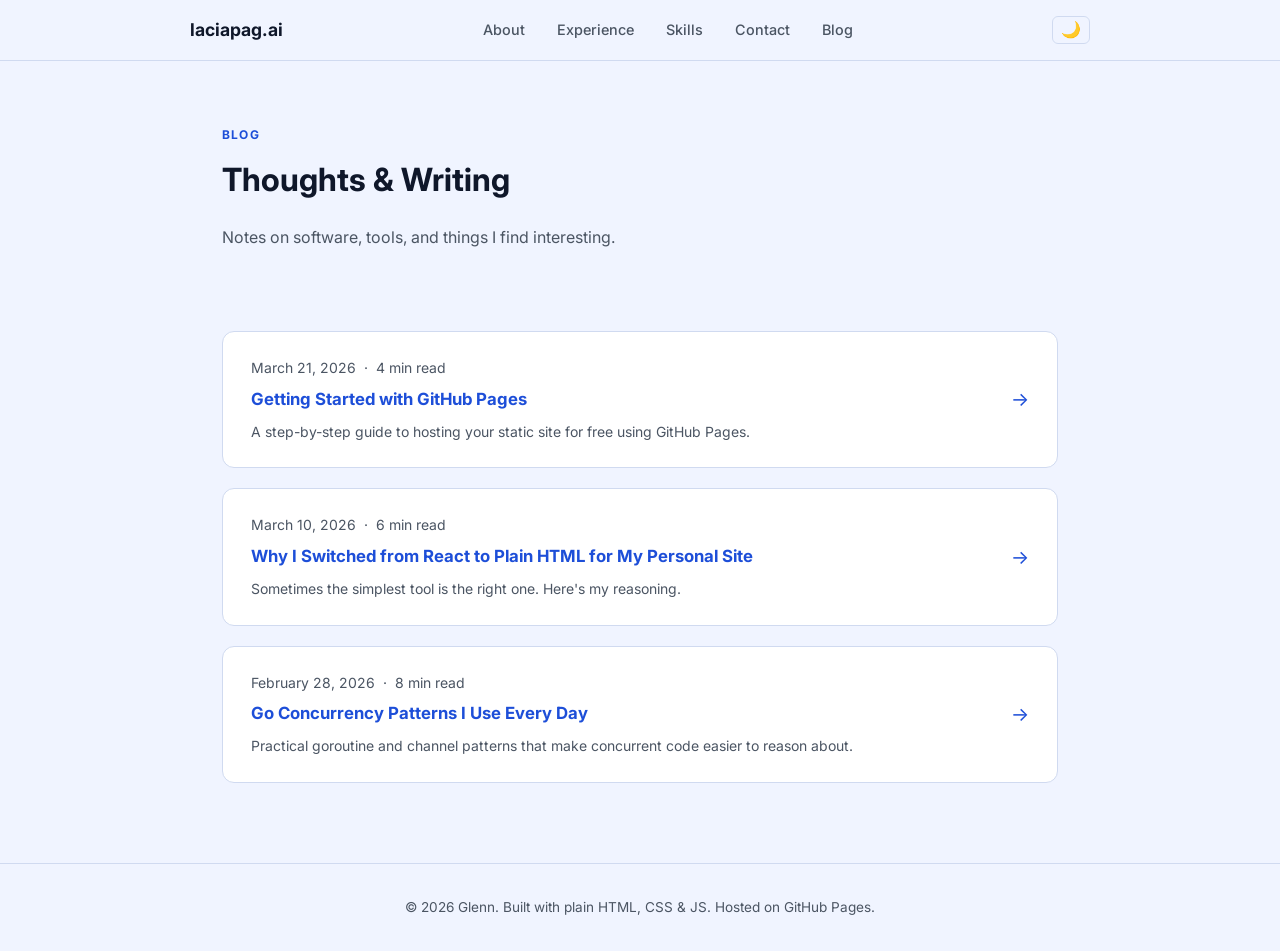
==== blog/index.html @ be336b96 "Initial release of personal website Portfolio site with About, Experience, Skills, and Contact secti" ====
<!DOCTYPE html>
<html lang="en">
<head>
  <meta charset="UTF-8" />
  <meta name="viewport" content="width=device-width, initial-scale=1.0" />
  <title>Blog — Glenn</title>
  <meta name="description" content="Thoughts on software, tools, and the craft of building things." />
  <link rel="stylesheet" href="../css/style.css" />
  <link rel="preconnect" href="https://fonts.googleapis.com" />
  <link href="https://fonts.googleapis.com/css2?family=Inter:wght@400;500;600;700;800&display=swap" rel="stylesheet" />
</head>
<body>

  <!-- NAV -->
  <nav>
    <div class="nav-inner">
      <a href="/" class="nav-logo" id="nav-logo"></a>
      <ul class="nav-links" id="nav-links"></ul>
      <button class="theme-toggle" id="theme-toggle" aria-label="Toggle theme">🌙</button>
    </div>
  </nav>

  <!-- HEADER -->
  <div class="page-header">
    <p class="section-label">Blog</p>
    <h1 class="section-title">Thoughts & Writing</h1>
    <p class="section-desc">Notes on software, tools, and things I find interesting.</p>
  </div>

  <!-- POST LIST -->
  <div class="blog-list">

    <a href="post.html?post=getting-started-with-github-pages" class="blog-card">
      <div>
        <p class="blog-card-meta">March 21, 2026 &nbsp;·&nbsp; 4 min read</p>
        <h3>Getting Started with GitHub Pages</h3>
        <p>A step-by-step guide to hosting your static site for free using GitHub Pages.</p>
      </div>
      <span class="blog-card-arrow">→</span>
    </a>

    <a href="#" class="blog-card">
      <div>
        <p class="blog-card-meta">March 10, 2026 &nbsp;·&nbsp; 6 min read</p>
        <h3>Why I Switched from React to Plain HTML for My Personal Site</h3>
        <p>Sometimes the simplest tool is the right one. Here's my reasoning.</p>
      </div>
      <span class="blog-card-arrow">→</span>
    </a>

    <a href="#" class="blog-card">
      <div>
        <p class="blog-card-meta">February 28, 2026 &nbsp;·&nbsp; 8 min read</p>
        <h3>Go Concurrency Patterns I Use Every Day</h3>
        <p>Practical goroutine and channel patterns that make concurrent code easier to reason about.</p>
      </div>
      <span class="blog-card-arrow">→</span>
    </a>

  </div>

  <!-- FOOTER -->
  <footer>
    <p>© 2026 Glenn. Built with plain HTML, CSS & JS. Hosted on GitHub Pages.</p>
  </footer>

  <script src="../js/main.js"></script>
</body>
</html>
---- css/style.css ----
*, *::before, *::after {
  box-sizing: border-box;
  margin: 0;
  padding: 0;
}

:root {
  --bg: #111827;
  --bg-card: #1a2236;
  --border: #2a3a55;
  --accent: #3b7af7;
  --accent-hover: #6096fb;
  --text: #e2e8f0;
  --text-muted: #8fa3bf;
  --nav-bg: rgba(17, 24, 39, 0.85);
  --font: 'Inter', system-ui, sans-serif;
  --radius: 12px;
  --max-w: 900px;
}

[data-theme="light"] {
  --bg: #f0f4ff;
  --bg-card: #ffffff;
  --border: #d0daf0;
  --accent: #1d4ed8;
  --accent-hover: #1e40af;
  --text: #0f172a;
  --text-muted: #4b5563;
  --nav-bg: rgba(240, 244, 255, 0.9);
}

@media (prefers-color-scheme: light) {
  :root:not([data-theme="dark"]) {
    --bg: #f0f4ff;
    --bg-card: #ffffff;
    --border: #d0daf0;
    --accent: #1d4ed8;
    --accent-hover: #1e40af;
    --text: #0f172a;
    --text-muted: #4b5563;
    --nav-bg: rgba(240, 244, 255, 0.9);
  }
}

html {
  scroll-behavior: smooth;
}

body {
  background: var(--bg);
  color: var(--text);
  font-family: var(--font);
  line-height: 1.7;
  font-size: 16px;
}

a {
  color: var(--accent);
  text-decoration: none;
}

a:hover {
  color: var(--accent-hover);
}

/* NAV */
nav {
  position: sticky;
  top: 0;
  z-index: 100;
  background: var(--nav-bg);
  backdrop-filter: blur(12px);
  border-bottom: 1px solid var(--border);
  padding: 0 2rem;
}

.nav-inner {
  max-width: var(--max-w);
  margin: 0 auto;
  display: flex;
  align-items: center;
  justify-content: space-between;
  height: 60px;
}

.nav-logo {
  font-weight: 700;
  font-size: 1.1rem;
  color: var(--text);
}

.nav-links {
  display: flex;
  gap: 2rem;
  list-style: none;
}

.nav-links a {
  color: var(--text-muted);
  font-size: 0.9rem;
  font-weight: 500;
  transition: color 0.2s;
}

.nav-links a:hover {
  color: var(--text);
}

.theme-toggle {
  background: none;
  border: 1px solid var(--border);
  border-radius: 6px;
  color: var(--text-muted);
  cursor: pointer;
  font-size: 1rem;
  line-height: 1;
  padding: 0.3rem 0.5rem;
  transition: border-color 0.2s, color 0.2s;
}

.theme-toggle:hover {
  border-color: var(--accent);
  color: var(--accent);
}

/* HERO */
.hero {
  max-width: var(--max-w);
  margin: 0 auto;
  padding: 6rem 2rem 4rem;
}

.hero-tag {
  display: inline-block;
  background: rgba(108, 99, 255, 0.15);
  color: var(--accent);
  border: 1px solid rgba(108, 99, 255, 0.3);
  border-radius: 999px;
  padding: 0.25rem 0.85rem;
  font-size: 0.8rem;
  font-weight: 600;
  letter-spacing: 0.05em;
  text-transform: uppercase;
  margin-bottom: 1.5rem;
}

.hero h1 {
  font-size: clamp(2rem, 5vw, 3.2rem);
  font-weight: 800;
  line-height: 1.2;
  margin-bottom: 1.2rem;
}

.hero h1 span {
  color: var(--accent);
}


.hero p {
  color: var(--text-muted);
  font-size: 1.1rem;
  max-width: 560px;
  margin-bottom: 2rem;
}

.hero-actions {
  display: flex;
  gap: 1rem;
  flex-wrap: wrap;
}

.btn {
  display: inline-flex;
  align-items: center;
  gap: 0.4rem;
  padding: 0.65rem 1.4rem;
  border-radius: 8px;
  font-weight: 600;
  font-size: 0.9rem;
  transition: all 0.2s;
  cursor: pointer;
  border: none;
}

.btn-primary {
  background: var(--accent);
  color: #fff;
}

.btn-primary:hover {
  background: var(--accent-hover);
  color: #fff;
  transform: translateY(-1px);
}

.btn-outline {
  background: transparent;
  color: var(--text);
  border: 1px solid var(--border);
}

.btn-outline:hover {
  border-color: var(--accent);
  color: var(--accent);
  transform: translateY(-1px);
}

/* SECTIONS */
section {
  max-width: var(--max-w);
  margin: 0 auto;
  padding: 5rem 2rem;
  border-top: 1px solid var(--border);
}

.section-label {
  font-size: 0.75rem;
  font-weight: 700;
  letter-spacing: 0.1em;
  text-transform: uppercase;
  color: var(--accent);
  margin-bottom: 0.5rem;
}

.section-title {
  font-size: clamp(1.5rem, 3vw, 2rem);
  font-weight: 700;
  margin-bottom: 1rem;
}

.section-desc {
  color: var(--text-muted);
  max-width: 540px;
  margin-bottom: 3rem;
}

/* ABOUT */
.about-grid {
  display: grid;
  grid-template-columns: 1fr 1fr;
  gap: 3rem;
  align-items: center;
}

.about-avatar {
  width: 200px;
  height: 200px;
  border-radius: 50%;
  background: linear-gradient(135deg, var(--accent) 0%, #a855f7 100%);
  display: flex;
  align-items: center;
  justify-content: center;
  font-size: 5rem;
  justify-self: center;
  flex-shrink: 0;
  overflow: hidden;
}

.about-avatar img {
  width: 100%;
  height: 100%;
  object-fit: cover;
}

.about-text h3 {
  font-size: 1.3rem;
  margin-bottom: 1rem;
}

.about-text p {
  color: var(--text-muted);
  margin-bottom: 1rem;
}

/* EXPERIENCE TIMELINE */
.timeline {
  position: relative;
  padding-left: 2rem;
}

.timeline::before {
  content: '';
  position: absolute;
  left: 0;
  top: 6px;
  bottom: 6px;
  width: 2px;
  background: var(--border);
  border-radius: 2px;
}

.timeline-item {
  position: relative;
  margin-bottom: 2.5rem;
}

.timeline-item:last-child {
  margin-bottom: 0;
}

.timeline-dot {
  position: absolute;
  left: -2.44rem;
  top: 6px;
  width: 12px;
  height: 12px;
  border-radius: 50%;
  background: var(--accent);
  border: 2px solid var(--bg);
  box-shadow: 0 0 0 2px var(--accent);
}

.timeline-header {
  display: flex;
  align-items: baseline;
  justify-content: space-between;
  flex-wrap: wrap;
  gap: 0.5rem;
  margin-bottom: 0.4rem;
}

.timeline-role {
  font-size: 1.05rem;
  font-weight: 700;
}

.timeline-period {
  font-size: 0.8rem;
  color: var(--text-muted);
  font-weight: 500;
  white-space: nowrap;
}

.timeline-company {
  font-size: 0.875rem;
  font-weight: 600;
  color: var(--accent);
  margin-bottom: 0.6rem;
}

.timeline-desc {
  color: var(--text-muted);
  font-size: 0.9rem;
  margin-bottom: 0.85rem;
}

/* PROJECTS */
.projects-grid {
  display: grid;
  grid-template-columns: repeat(auto-fill, minmax(260px, 1fr));
  gap: 1.25rem;
}

.card {
  background: var(--bg-card);
  border: 1px solid var(--border);
  border-radius: var(--radius);
  padding: 1.5rem;
  transition: border-color 0.2s, transform 0.2s;
}

.card:hover {
  border-color: var(--accent);
  transform: translateY(-3px);
}

.card-icon {
  font-size: 1.75rem;
  margin-bottom: 1rem;
}

.card h3 {
  font-size: 1rem;
  font-weight: 700;
  margin-bottom: 0.5rem;
}

.card p {
  color: var(--text-muted);
  font-size: 0.875rem;
  margin-bottom: 1.25rem;
}

.card-tags {
  display: flex;
  flex-wrap: wrap;
  gap: 0.4rem;
  margin-bottom: 1.25rem;
}

.tag {
  background: rgba(108, 99, 255, 0.1);
  color: var(--accent);
  border-radius: 4px;
  padding: 0.15rem 0.5rem;
  font-size: 0.75rem;
  font-weight: 600;
}

.card-links {
  display: flex;
  gap: 1rem;
  font-size: 0.85rem;
  font-weight: 600;
}

/* SKILLS */
.skills-grid {
  display: grid;
  grid-template-columns: repeat(auto-fill, minmax(200px, 1fr));
  gap: 1rem;
}

.skill-group {
  background: var(--bg-card);
  border: 1px solid var(--border);
  border-radius: var(--radius);
  padding: 1.25rem;
}

.skill-group h4 {
  font-size: 0.85rem;
  font-weight: 700;
  color: var(--accent);
  text-transform: uppercase;
  letter-spacing: 0.06em;
  margin-bottom: 0.75rem;
}

.skill-group ul {
  list-style: none;
  display: flex;
  flex-direction: column;
  gap: 0.35rem;
}

.skill-group li {
  color: var(--text-muted);
  font-size: 0.9rem;
}

.skill-group li::before {
  content: "▸ ";
  color: var(--accent);
}

/* CONTACT */
.contact-wrapper {
  display: grid;
  grid-template-columns: 1fr 1fr;
  gap: 3rem;
  align-items: start;
}

.contact-info p {
  color: var(--text-muted);
  margin-bottom: 1.5rem;
}

.contact-links {
  display: flex;
  flex-direction: column;
  gap: 0.75rem;
}

.contact-link {
  display: flex;
  align-items: center;
  gap: 0.6rem;
  color: var(--text-muted);
  font-size: 0.9rem;
  transition: color 0.2s;
}

.contact-link:hover {
  color: var(--accent);
}

form {
  display: flex;
  flex-direction: column;
  gap: 1rem;
}

.form-group {
  display: flex;
  flex-direction: column;
  gap: 0.4rem;
}

label {
  font-size: 0.85rem;
  font-weight: 600;
  color: var(--text-muted);
}

input, textarea {
  background: var(--bg-card);
  border: 1px solid var(--border);
  border-radius: 8px;
  padding: 0.65rem 0.9rem;
  color: var(--text);
  font-family: var(--font);
  font-size: 0.9rem;
  transition: border-color 0.2s;
  resize: vertical;
}

input:focus, textarea:focus {
  outline: none;
  border-color: var(--accent);
}

textarea {
  min-height: 120px;
}

/* FOOTER */
footer {
  border-top: 1px solid var(--border);
  text-align: center;
  padding: 2rem;
  color: var(--text-muted);
  font-size: 0.85rem;
}

/* BLOG PAGE */
.page-header {
  max-width: var(--max-w);
  margin: 0 auto;
  padding: 4rem 2rem 2rem;
}

.blog-list {
  max-width: var(--max-w);
  margin: 0 auto;
  padding: 0 2rem 5rem;
  display: flex;
  flex-direction: column;
  gap: 1.25rem;
}

.blog-card {
  background: var(--bg-card);
  border: 1px solid var(--border);
  border-radius: var(--radius);
  padding: 1.5rem 1.75rem;
  display: grid;
  grid-template-columns: 1fr auto;
  gap: 1rem;
  align-items: center;
  transition: border-color 0.2s, transform 0.2s;
}

.blog-card:hover {
  border-color: var(--accent);
  transform: translateX(4px);
}

.blog-card-meta {
  font-size: 0.8rem;
  color: var(--text-muted);
  margin-bottom: 0.3rem;
}

.blog-card h3 {
  font-size: 1.05rem;
  font-weight: 700;
  margin-bottom: 0.4rem;
}

.blog-card p {
  color: var(--text-muted);
  font-size: 0.875rem;
}

.blog-card-arrow {
  color: var(--accent);
  font-size: 1.2rem;
}

/* BLOG POST */
.post-header {
  max-width: 720px;
  margin: 0 auto;
  padding: 4rem 2rem 2rem;
}

.post-body {
  max-width: 720px;
  margin: 0 auto;
  padding: 0 2rem 5rem;
}

.post-body h2 {
  font-size: 1.5rem;
  margin: 2.5rem 0 1rem;
}

.post-body h3 {
  font-size: 1.15rem;
  margin: 2rem 0 0.75rem;
  color: var(--text-muted);
}

.post-body p {
  color: var(--text-muted);
  margin-bottom: 1.2rem;
}

.post-body code {
  background: var(--bg-card);
  border: 1px solid var(--border);
  border-radius: 4px;
  padding: 0.15em 0.4em;
  font-family: 'Fira Code', monospace;
  font-size: 0.875em;
  color: var(--accent-hover);
}

.post-body pre {
  background: var(--bg-card);
  border: 1px solid var(--border);
  border-radius: var(--radius);
  padding: 1.25rem;
  overflow-x: auto;
  margin: 1.5rem 0;
}

.post-body pre code {
  background: none;
  border: none;
  padding: 0;
}

.post-body ul, .post-body ol {
  padding-left: 1.5rem;
  color: var(--text-muted);
  margin-bottom: 1.2rem;
}

.post-body li {
  margin-bottom: 0.4rem;
}

.back-link {
  display: inline-flex;
  align-items: center;
  gap: 0.4rem;
  color: var(--text-muted);
  font-size: 0.9rem;
  margin-bottom: 1.5rem;
  transition: color 0.2s;
}

.back-link:hover {
  color: var(--accent);
}

/* RESPONSIVE */
@media (max-width: 640px) {
  .about-grid,
  .contact-wrapper {
    grid-template-columns: 1fr;
  }

  .blog-card {
    grid-template-columns: 1fr;
  }

  .blog-card-arrow {
    display: none;
  }

  .nav-links {
    gap: 1.2rem;
  }
}
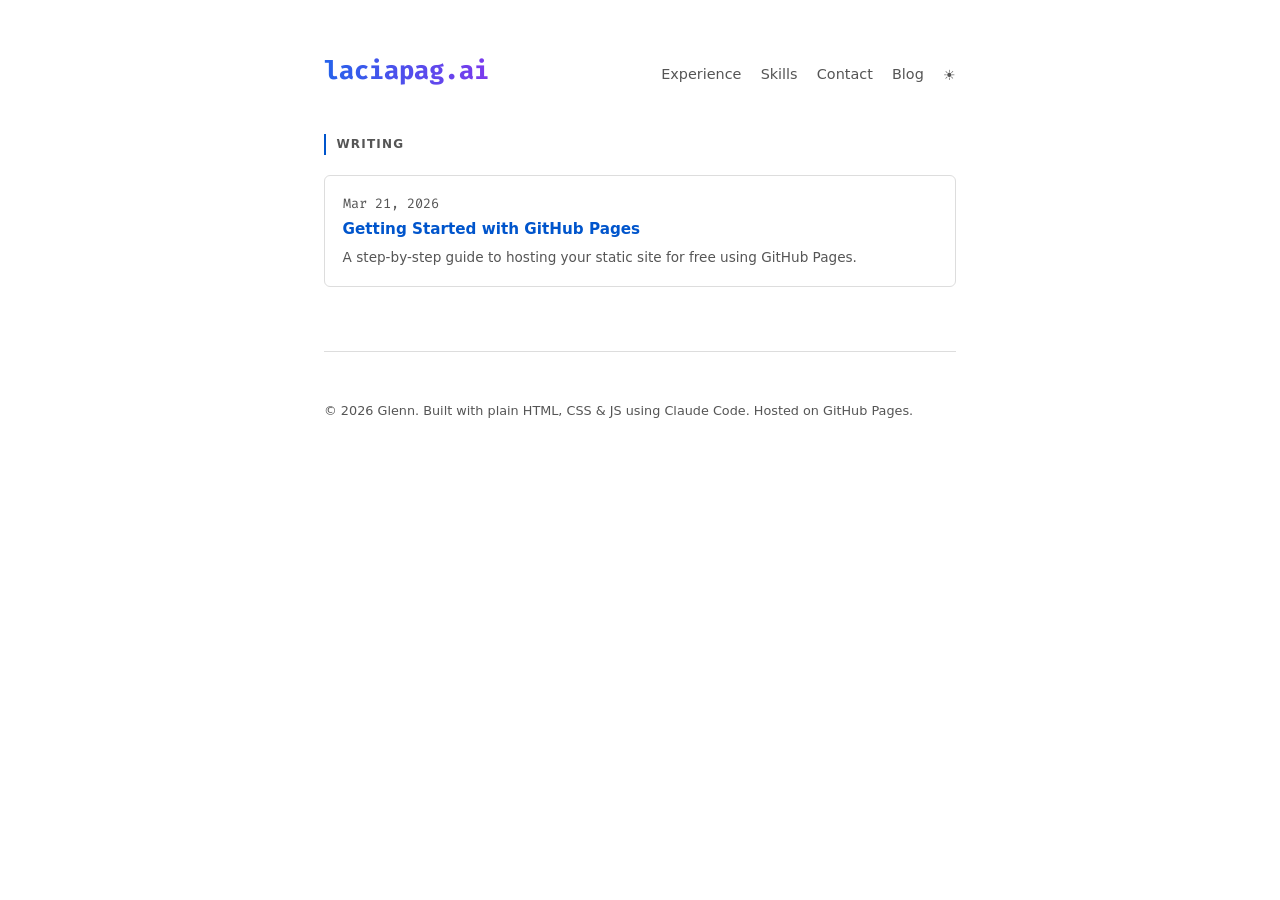
==== commit fef873da: "Redesign to minimal personal site with dynamic content - Content-driven via content.json (nav, hero," ====
--- a/blog/index.html
+++ b/blog/index.html
@@ -3,65 +3,31 @@
 <head>
   <meta charset="UTF-8" />
   <meta name="viewport" content="width=device-width, initial-scale=1.0" />
-  <title>Blog — Glenn</title>
-  <meta name="description" content="Thoughts on software, tools, and the craft of building things." />
+  <meta name="description" content="Writing" />
+  <title>Blog</title>
+  <link rel="preconnect" href="https://fonts.googleapis.com" />
+  <link href="https://fonts.googleapis.com/css2?family=Fira+Code:wght@400;600&display=swap" rel="stylesheet" />
   <link rel="stylesheet" href="../css/style.css" />
-  <link rel="preconnect" href="https://fonts.googleapis.com" />
-  <link href="https://fonts.googleapis.com/css2?family=Inter:wght@400;500;600;700;800&display=swap" rel="stylesheet" />
 </head>
 <body>
 
-  <!-- NAV -->
-  <nav>
-    <div class="nav-inner">
-      <a href="/" class="nav-logo" id="nav-logo"></a>
-      <ul class="nav-links" id="nav-links"></ul>
-      <button class="theme-toggle" id="theme-toggle" aria-label="Toggle theme">🌙</button>
-    </div>
-  </nav>
+  <header>
+    <h1><a id="site-name" href="../"></a></h1>
+    <nav class="header-nav" id="header-nav">
+      <button class="theme-toggle" id="theme-toggle" aria-label="Toggle theme">☀︎</button>
+    </nav>
+  </header>
 
-  <!-- HEADER -->
-  <div class="page-header">
-    <p class="section-label">Blog</p>
-    <h1 class="section-title">Thoughts & Writing</h1>
-    <p class="section-desc">Notes on software, tools, and things I find interesting.</p>
-  </div>
+  <section>
+    <h2>Writing</h2>
+    <div class="blog-list" id="blog-list"></div>
+    <div class="blog-pagination" id="blog-pagination"></div>
+  </section>
 
-  <!-- POST LIST -->
-  <div class="blog-list">
+  <hr />
 
-    <a href="post.html?post=getting-started-with-github-pages" class="blog-card">
-      <div>
-        <p class="blog-card-meta">March 21, 2026 &nbsp;·&nbsp; 4 min read</p>
-        <h3>Getting Started with GitHub Pages</h3>
-        <p>A step-by-step guide to hosting your static site for free using GitHub Pages.</p>
-      </div>
-      <span class="blog-card-arrow">→</span>
-    </a>
-
-    <a href="#" class="blog-card">
-      <div>
-        <p class="blog-card-meta">March 10, 2026 &nbsp;·&nbsp; 6 min read</p>
-        <h3>Why I Switched from React to Plain HTML for My Personal Site</h3>
-        <p>Sometimes the simplest tool is the right one. Here's my reasoning.</p>
-      </div>
-      <span class="blog-card-arrow">→</span>
-    </a>
-
-    <a href="#" class="blog-card">
-      <div>
-        <p class="blog-card-meta">February 28, 2026 &nbsp;·&nbsp; 8 min read</p>
-        <h3>Go Concurrency Patterns I Use Every Day</h3>
-        <p>Practical goroutine and channel patterns that make concurrent code easier to reason about.</p>
-      </div>
-      <span class="blog-card-arrow">→</span>
-    </a>
-
-  </div>
-
-  <!-- FOOTER -->
   <footer>
-    <p>© 2026 Glenn. Built with plain HTML, CSS & JS. Hosted on GitHub Pages.</p>
+    <p id="footer-text"></p>
   </footer>
 
   <script src="../js/main.js"></script>
--- a/css/style.css
+++ b/css/style.css
@@ -1,44 +1,44 @@
-*, *::before, *::after {
+* {
   box-sizing: border-box;
   margin: 0;
   padding: 0;
 }
 
 :root {
-  --bg: #111827;
-  --bg-card: #1a2236;
-  --border: #2a3a55;
-  --accent: #3b7af7;
-  --accent-hover: #6096fb;
-  --text: #e2e8f0;
-  --text-muted: #8fa3bf;
-  --nav-bg: rgba(17, 24, 39, 0.85);
-  --font: 'Inter', system-ui, sans-serif;
-  --radius: 12px;
-  --max-w: 900px;
-}
-
-[data-theme="light"] {
-  --bg: #f0f4ff;
-  --bg-card: #ffffff;
-  --border: #d0daf0;
-  --accent: #1d4ed8;
-  --accent-hover: #1e40af;
-  --text: #0f172a;
-  --text-muted: #4b5563;
-  --nav-bg: rgba(240, 244, 255, 0.9);
-}
-
-@media (prefers-color-scheme: light) {
-  :root:not([data-theme="dark"]) {
-    --bg: #f0f4ff;
-    --bg-card: #ffffff;
-    --border: #d0daf0;
-    --accent: #1d4ed8;
-    --accent-hover: #1e40af;
-    --text: #0f172a;
-    --text-muted: #4b5563;
-    --nav-bg: rgba(240, 244, 255, 0.9);
+  --text: #111;
+  --muted: #555;
+  --link: #0055cc;
+  --border: #ddd;
+  --bg: #fff;
+  --dot: rgba(0, 0, 0, 0.1);
+  --max-w: 680px;
+  --font: 'Georgia', serif;
+  --font-sans: system-ui, sans-serif;
+  --font-mono: 'Fira Code', 'Courier New', monospace;
+  --grad-a: #2563eb;
+  --grad-b: #7c3aed;
+  --glow: rgba(37, 99, 235, 0.07);
+}
+
+[data-theme="dark"] {
+  --text: #e8e8e8;
+  --muted: #999;
+  --link: #6fa3ff;
+  --border: #333;
+  --bg: #111;
+  --dot: rgba(255, 255, 255, 0.07);
+  --glow: rgba(111, 163, 255, 0.08);
+}
+
+@media (prefers-color-scheme: dark) {
+  :root:not([data-theme="light"]) {
+    --text: #e8e8e8;
+    --muted: #999;
+    --link: #6fa3ff;
+    --border: #333;
+    --bg: #111;
+    --dot: rgba(255, 255, 255, 0.07);
+    --glow: rgba(111, 163, 255, 0.08);
   }
 }
 
@@ -50,232 +50,139 @@
   background: var(--bg);
   color: var(--text);
   font-family: var(--font);
-  line-height: 1.7;
-  font-size: 16px;
-}
-
-a {
-  color: var(--accent);
-  text-decoration: none;
-}
-
-a:hover {
-  color: var(--accent-hover);
-}
-
-/* NAV */
-nav {
-  position: sticky;
-  top: 0;
-  z-index: 100;
-  background: var(--nav-bg);
-  backdrop-filter: blur(12px);
-  border-bottom: 1px solid var(--border);
-  padding: 0 2rem;
-}
-
-.nav-inner {
+  font-size: 18px;
+  line-height: 1.75;
   max-width: var(--max-w);
   margin: 0 auto;
-  display: flex;
+  padding: 3rem 1.5rem 5rem;
+  transition: background 0.2s, color 0.2s;
+}
+
+a {
+  color: var(--link);
+  text-decoration: none;
+}
+
+a:hover {
+  text-decoration: underline;
+}
+
+hr {
+  border: none;
+  border-top: 1px solid var(--border);
+  margin: 2.5rem 0;
+}
+
+/* HEADER */
+header {
+  margin-bottom: 2.5rem;
+  display: flex;
+  align-items: baseline;
+  gap: 1.5rem;
+  flex-wrap: wrap;
+  justify-content: space-between;
+}
+
+header h1 {
+  font-family: var(--font-sans);
+  font-size: 1.6rem;
+  font-weight: 700;
+}
+
+header h1 a {
+  background: linear-gradient(90deg, var(--grad-a), var(--grad-b));
+  -webkit-background-clip: text;
+  -webkit-text-fill-color: transparent;
+  background-clip: text;
+  text-decoration: none;
+  font-family: var(--font-mono);
+}
+
+
+header h1 a:hover {
+  opacity: 0.8;
+}
+
+/* MONOSPACE ACCENTS */
+section h2,
+.exp-period,
+.exp-tag,
+.blog-card-meta,
+.skill-card h4,
+.post-meta {
+  font-family: var(--font-mono);
+}
+
+.header-nav {
+  display: flex;
+  flex-wrap: wrap;
+  gap: 0.2rem 1.2rem;
+  font-family: var(--font-sans);
+  font-size: 0.9rem;
+  color: var(--muted);
   align-items: center;
-  justify-content: space-between;
-  height: 60px;
-}
-
-.nav-logo {
-  font-weight: 700;
-  font-size: 1.1rem;
-  color: var(--text);
-}
-
-.nav-links {
-  display: flex;
-  gap: 2rem;
-  list-style: none;
-}
-
-.nav-links a {
-  color: var(--text-muted);
-  font-size: 0.9rem;
-  font-weight: 500;
-  transition: color 0.2s;
-}
-
-.nav-links a:hover {
-  color: var(--text);
+  flex: 1;
+  justify-content: flex-end;
+}
+
+.header-nav a {
+  color: var(--muted);
+}
+
+.header-nav a:hover {
+  color: var(--link);
+  text-decoration: none;
 }
 
 .theme-toggle {
   background: none;
-  border: 1px solid var(--border);
-  border-radius: 6px;
-  color: var(--text-muted);
+  border: none;
   cursor: pointer;
-  font-size: 1rem;
-  line-height: 1;
-  padding: 0.3rem 0.5rem;
-  transition: border-color 0.2s, color 0.2s;
+  font-size: 0.85rem;
+  color: var(--muted);
+  padding: 0;
 }
 
 .theme-toggle:hover {
-  border-color: var(--accent);
-  color: var(--accent);
-}
-
-/* HERO */
-.hero {
-  max-width: var(--max-w);
-  margin: 0 auto;
-  padding: 6rem 2rem 4rem;
-}
-
-.hero-tag {
-  display: inline-block;
-  background: rgba(108, 99, 255, 0.15);
-  color: var(--accent);
-  border: 1px solid rgba(108, 99, 255, 0.3);
-  border-radius: 999px;
-  padding: 0.25rem 0.85rem;
-  font-size: 0.8rem;
-  font-weight: 600;
-  letter-spacing: 0.05em;
-  text-transform: uppercase;
-  margin-bottom: 1.5rem;
-}
-
-.hero h1 {
-  font-size: clamp(2rem, 5vw, 3.2rem);
-  font-weight: 800;
-  line-height: 1.2;
-  margin-bottom: 1.2rem;
-}
-
-.hero h1 span {
-  color: var(--accent);
-}
-
-
-.hero p {
-  color: var(--text-muted);
-  font-size: 1.1rem;
-  max-width: 560px;
-  margin-bottom: 2rem;
-}
-
-.hero-actions {
-  display: flex;
-  gap: 1rem;
-  flex-wrap: wrap;
-}
-
-.btn {
-  display: inline-flex;
-  align-items: center;
-  gap: 0.4rem;
-  padding: 0.65rem 1.4rem;
-  border-radius: 8px;
-  font-weight: 600;
-  font-size: 0.9rem;
-  transition: all 0.2s;
-  cursor: pointer;
-  border: none;
-}
-
-.btn-primary {
-  background: var(--accent);
-  color: #fff;
-}
-
-.btn-primary:hover {
-  background: var(--accent-hover);
-  color: #fff;
-  transform: translateY(-1px);
-}
-
-.btn-outline {
-  background: transparent;
-  color: var(--text);
-  border: 1px solid var(--border);
-}
-
-.btn-outline:hover {
-  border-color: var(--accent);
-  color: var(--accent);
-  transform: translateY(-1px);
+  color: var(--text);
 }
 
 /* SECTIONS */
 section {
-  max-width: var(--max-w);
-  margin: 0 auto;
-  padding: 5rem 2rem;
-  border-top: 1px solid var(--border);
-}
-
-.section-label {
+  margin-bottom: 0;
+}
+
+section h2 {
+  font-family: var(--font-sans);
   font-size: 0.75rem;
   font-weight: 700;
+  text-transform: uppercase;
   letter-spacing: 0.1em;
-  text-transform: uppercase;
-  color: var(--accent);
-  margin-bottom: 0.5rem;
-}
-
-.section-title {
-  font-size: clamp(1.5rem, 3vw, 2rem);
-  font-weight: 700;
+  color: var(--muted);
+  margin-bottom: 1.25rem;
+}
+
+
+/* SECTION ACCENTS */
+section h2 {
+  padding-left: 0.65rem;
+  border-left: 2px solid var(--link);
+}
+
+/* ABOUT / BIO */
+.bio p {
   margin-bottom: 1rem;
-}
-
-.section-desc {
-  color: var(--text-muted);
-  max-width: 540px;
-  margin-bottom: 3rem;
-}
-
-/* ABOUT */
-.about-grid {
-  display: grid;
-  grid-template-columns: 1fr 1fr;
-  gap: 3rem;
-  align-items: center;
-}
-
-.about-avatar {
-  width: 200px;
-  height: 200px;
-  border-radius: 50%;
-  background: linear-gradient(135deg, var(--accent) 0%, #a855f7 100%);
-  display: flex;
-  align-items: center;
-  justify-content: center;
-  font-size: 5rem;
-  justify-self: center;
-  flex-shrink: 0;
-  overflow: hidden;
-}
-
-.about-avatar img {
-  width: 100%;
-  height: 100%;
-  object-fit: cover;
-}
-
-.about-text h3 {
-  font-size: 1.3rem;
-  margin-bottom: 1rem;
-}
-
-.about-text p {
-  color: var(--text-muted);
-  margin-bottom: 1rem;
+  color: var(--text);
+}
+
+.bio p:last-child {
+  margin-bottom: 0;
 }
 
 /* EXPERIENCE TIMELINE */
 .timeline {
   position: relative;
-  padding-left: 2rem;
+  padding-left: 1.25rem;
 }
 
 .timeline::before {
@@ -284,395 +191,290 @@
   left: 0;
   top: 6px;
   bottom: 6px;
-  width: 2px;
+  width: 1px;
   background: var(--border);
-  border-radius: 2px;
-}
-
-.timeline-item {
+}
+
+.exp-item {
   position: relative;
-  margin-bottom: 2.5rem;
-}
-
-.timeline-item:last-child {
+  margin-bottom: 1.75rem;
+}
+
+.exp-item:last-child {
   margin-bottom: 0;
 }
 
-.timeline-dot {
+.exp-item::before {
+  content: '';
   position: absolute;
-  left: -2.44rem;
-  top: 6px;
-  width: 12px;
-  height: 12px;
+  left: -1.5rem;
+  top: 7px;
+  width: 7px;
+  height: 7px;
   border-radius: 50%;
-  background: var(--accent);
+  background: var(--muted);
   border: 2px solid var(--bg);
-  box-shadow: 0 0 0 2px var(--accent);
-}
-
-.timeline-header {
-  display: flex;
+  outline: 1px solid var(--muted);
+}
+
+.exp-header {
+  display: flex;
+  justify-content: space-between;
   align-items: baseline;
-  justify-content: space-between;
   flex-wrap: wrap;
-  gap: 0.5rem;
+  gap: 0.25rem;
+}
+
+.exp-role {
+  font-weight: bold;
+  font-family: var(--font-sans);
+  font-size: 0.95rem;
+}
+
+.exp-period {
+  font-family: var(--font-sans);
+  font-size: 0.8rem;
+  color: var(--muted);
+}
+
+.exp-company {
+  font-family: var(--font-sans);
+  font-size: 0.85rem;
+  color: var(--muted);
   margin-bottom: 0.4rem;
 }
 
-.timeline-role {
-  font-size: 1.05rem;
-  font-weight: 700;
-}
-
-.timeline-period {
-  font-size: 0.8rem;
-  color: var(--text-muted);
-  font-weight: 500;
-  white-space: nowrap;
-}
-
-.timeline-company {
-  font-size: 0.875rem;
-  font-weight: 600;
-  color: var(--accent);
-  margin-bottom: 0.6rem;
-}
-
-.timeline-desc {
-  color: var(--text-muted);
-  font-size: 0.9rem;
-  margin-bottom: 0.85rem;
-}
-
-/* PROJECTS */
-.projects-grid {
-  display: grid;
-  grid-template-columns: repeat(auto-fill, minmax(260px, 1fr));
-  gap: 1.25rem;
-}
-
-.card {
-  background: var(--bg-card);
+.exp-desc {
+  font-size: 0.95rem;
+  color: var(--text);
+  margin-bottom: 0.5rem;
+}
+
+.exp-tags {
+  display: flex;
+  flex-wrap: wrap;
+  gap: 0.35rem;
+}
+
+.exp-tag {
+  font-family: var(--font-sans);
+  font-size: 0.72rem;
+  color: var(--muted);
   border: 1px solid var(--border);
-  border-radius: var(--radius);
-  padding: 1.5rem;
-  transition: border-color 0.2s, transform 0.2s;
-}
-
-.card:hover {
-  border-color: var(--accent);
-  transform: translateY(-3px);
-}
-
-.card-icon {
-  font-size: 1.75rem;
-  margin-bottom: 1rem;
-}
-
-.card h3 {
-  font-size: 1rem;
-  font-weight: 700;
-  margin-bottom: 0.5rem;
-}
-
-.card p {
-  color: var(--text-muted);
-  font-size: 0.875rem;
-  margin-bottom: 1.25rem;
-}
-
-.card-tags {
-  display: flex;
-  flex-wrap: wrap;
-  gap: 0.4rem;
-  margin-bottom: 1.25rem;
-}
-
-.tag {
-  background: rgba(108, 99, 255, 0.1);
-  color: var(--accent);
-  border-radius: 4px;
-  padding: 0.15rem 0.5rem;
-  font-size: 0.75rem;
-  font-weight: 600;
-}
-
-.card-links {
-  display: flex;
-  gap: 1rem;
-  font-size: 0.85rem;
-  font-weight: 600;
-}
-
-/* SKILLS */
+  border-radius: 3px;
+  padding: 0.1rem 0.45rem;
+}
+
+/* SKILLS CARDS */
 .skills-grid {
   display: grid;
-  grid-template-columns: repeat(auto-fill, minmax(200px, 1fr));
-  gap: 1rem;
-}
-
-.skill-group {
-  background: var(--bg-card);
+  grid-template-columns: repeat(auto-fill, minmax(180px, 1fr));
+  gap: 0.75rem;
+}
+
+.skill-card {
   border: 1px solid var(--border);
-  border-radius: var(--radius);
-  padding: 1.25rem;
-}
-
-.skill-group h4 {
-  font-size: 0.85rem;
-  font-weight: 700;
-  color: var(--accent);
+  border-radius: 6px;
+  padding: 0.85rem 1rem;
+}
+
+.skill-card h4 {
+  font-family: var(--font-sans);
+  font-size: 0.72rem;
+  font-weight: 700;
   text-transform: uppercase;
-  letter-spacing: 0.06em;
-  margin-bottom: 0.75rem;
-}
-
-.skill-group ul {
+  letter-spacing: 0.07em;
+  color: var(--muted);
+  margin-bottom: 0.5rem;
+}
+
+.skill-card ul {
   list-style: none;
+  padding-left: 0;
+  font-family: var(--font-sans);
+  font-size: 0.85rem;
   display: flex;
   flex-direction: column;
-  gap: 0.35rem;
-}
-
-.skill-group li {
-  color: var(--text-muted);
-  font-size: 0.9rem;
-}
-
-.skill-group li::before {
-  content: "▸ ";
-  color: var(--accent);
+  gap: 0.2rem;
+  color: var(--text);
 }
 
 /* CONTACT */
-.contact-wrapper {
-  display: grid;
-  grid-template-columns: 1fr 1fr;
-  gap: 3rem;
-  align-items: start;
-}
-
-.contact-info p {
-  color: var(--text-muted);
-  margin-bottom: 1.5rem;
-}
-
-.contact-links {
+.contact-line {
+  font-size: 0.95rem;
+  font-family: var(--font-sans);
+}
+
+/* FOOTER */
+footer {
+  margin-top: 3rem;
+  font-family: var(--font-sans);
+  font-size: 0.8rem;
+  color: var(--muted);
+}
+
+/* BLOG LIST */
+.blog-list {
   display: flex;
   flex-direction: column;
   gap: 0.75rem;
 }
 
-.contact-link {
-  display: flex;
+.blog-card {
+  border: 1px solid var(--border);
+  border-radius: 6px;
+  padding: 1rem 1.1rem;
+  font-family: var(--font-sans);
+  display: block;
+  color: var(--text);
+  transition: border-color 0.15s;
+}
+
+.blog-card:hover {
+  border-color: var(--muted);
+  text-decoration: none;
+}
+
+.blog-card-meta {
+  font-size: 0.75rem;
+  color: var(--muted);
+  margin-bottom: 0.25rem;
+}
+
+.blog-card h3 {
+  font-size: 0.95rem;
+  font-weight: 600;
+  margin-bottom: 0.25rem;
+  color: var(--link);
+}
+
+.blog-card p {
+  font-size: 0.85rem;
+  color: var(--muted);
+  margin: 0;
+}
+
+/* BLOG PAGINATION */
+.blog-pagination {
+  display: flex;
+  justify-content: space-between;
   align-items: center;
-  gap: 0.6rem;
-  color: var(--text-muted);
-  font-size: 0.9rem;
-  transition: color 0.2s;
-}
-
-.contact-link:hover {
-  color: var(--accent);
-}
-
-form {
-  display: flex;
-  flex-direction: column;
-  gap: 1rem;
-}
-
-.form-group {
-  display: flex;
-  flex-direction: column;
-  gap: 0.4rem;
-}
-
-label {
-  font-size: 0.85rem;
-  font-weight: 600;
-  color: var(--text-muted);
-}
-
-input, textarea {
-  background: var(--bg-card);
-  border: 1px solid var(--border);
-  border-radius: 8px;
-  padding: 0.65rem 0.9rem;
-  color: var(--text);
-  font-family: var(--font);
-  font-size: 0.9rem;
-  transition: border-color 0.2s;
-  resize: vertical;
-}
-
-input:focus, textarea:focus {
-  outline: none;
-  border-color: var(--accent);
-}
-
-textarea {
-  min-height: 120px;
-}
-
-/* FOOTER */
-footer {
-  border-top: 1px solid var(--border);
-  text-align: center;
-  padding: 2rem;
-  color: var(--text-muted);
-  font-size: 0.85rem;
-}
-
-/* BLOG PAGE */
-.page-header {
-  max-width: var(--max-w);
-  margin: 0 auto;
-  padding: 4rem 2rem 2rem;
-}
-
-.blog-list {
-  max-width: var(--max-w);
-  margin: 0 auto;
-  padding: 0 2rem 5rem;
-  display: flex;
-  flex-direction: column;
-  gap: 1.25rem;
-}
-
-.blog-card {
-  background: var(--bg-card);
-  border: 1px solid var(--border);
-  border-radius: var(--radius);
-  padding: 1.5rem 1.75rem;
-  display: grid;
-  grid-template-columns: 1fr auto;
-  gap: 1rem;
-  align-items: center;
-  transition: border-color 0.2s, transform 0.2s;
-}
-
-.blog-card:hover {
-  border-color: var(--accent);
-  transform: translateX(4px);
-}
-
-.blog-card-meta {
+  margin-top: 1.5rem;
+  font-family: var(--font-sans);
+  font-size: 0.85rem;
+  color: var(--muted);
+}
+
+.blog-pagination a {
+  color: var(--link);
+}
+
+/* BLOG POST */
+.post-back {
+  font-family: var(--font-sans);
+  font-size: 0.85rem;
+  color: var(--muted);
+  display: inline-block;
+  margin-bottom: 2rem;
+}
+
+.post-back:hover {
+  color: var(--link);
+  text-decoration: none;
+}
+
+.post-title {
+  font-size: 1.6rem;
+  font-family: var(--font-sans);
+  font-weight: 700;
+  margin-bottom: 0.4rem;
+  line-height: 1.3;
+}
+
+.post-meta {
+  font-family: var(--font-sans);
   font-size: 0.8rem;
-  color: var(--text-muted);
+  color: var(--muted);
+  margin-bottom: 2.5rem;
+}
+
+.post-body h2 {
+  font-family: var(--font-sans);
+  font-size: 1.1rem;
+  font-weight: 700;
+  margin: 2rem 0 0.75rem;
+  text-transform: none;
+  letter-spacing: 0;
+  color: var(--text);
+}
+
+.post-body h3 {
+  font-family: var(--font-sans);
+  font-size: 0.95rem;
+  font-weight: 700;
+  margin: 1.5rem 0 0.5rem;
+  color: var(--text);
+}
+
+.post-body p {
+  margin-bottom: 1.1rem;
+  font-size: 0.95rem;
+}
+
+.post-body ul, .post-body ol {
+  padding-left: 1.5rem;
+  margin-bottom: 1rem;
+  font-size: 0.95rem;
+}
+
+.post-body li {
   margin-bottom: 0.3rem;
 }
 
-.blog-card h3 {
-  font-size: 1.05rem;
-  font-weight: 700;
-  margin-bottom: 0.4rem;
-}
-
-.blog-card p {
-  color: var(--text-muted);
-  font-size: 0.875rem;
-}
-
-.blog-card-arrow {
-  color: var(--accent);
-  font-size: 1.2rem;
-}
-
-/* BLOG POST */
-.post-header {
-  max-width: 720px;
-  margin: 0 auto;
-  padding: 4rem 2rem 2rem;
-}
-
-.post-body {
-  max-width: 720px;
-  margin: 0 auto;
-  padding: 0 2rem 5rem;
-}
-
-.post-body h2 {
-  font-size: 1.5rem;
-  margin: 2.5rem 0 1rem;
-}
-
-.post-body h3 {
-  font-size: 1.15rem;
-  margin: 2rem 0 0.75rem;
-  color: var(--text-muted);
-}
-
-.post-body p {
-  color: var(--text-muted);
-  margin-bottom: 1.2rem;
-}
-
 .post-body code {
-  background: var(--bg-card);
-  border: 1px solid var(--border);
+  font-family: 'Courier New', monospace;
+  font-size: 0.85em;
+  background: #f4f4f4;
+  padding: 0.1em 0.35em;
+  border-radius: 3px;
+}
+
+[data-theme="dark"] .post-body code,
+@media (prefers-color-scheme: dark) {
+  :root:not([data-theme="light"]) .post-body code {
+    background: #222;
+  }
+}
+
+.post-body pre {
+  border-left: 3px solid var(--border);
+  padding: 1rem 1.25rem;
+  overflow-x: auto;
+  margin: 1.25rem 0;
+  font-size: 0.85rem;
   border-radius: 4px;
-  padding: 0.15em 0.4em;
-  font-family: 'Fira Code', monospace;
-  font-size: 0.875em;
-  color: var(--accent-hover);
-}
-
-.post-body pre {
-  background: var(--bg-card);
-  border: 1px solid var(--border);
-  border-radius: var(--radius);
-  padding: 1.25rem;
-  overflow-x: auto;
-  margin: 1.5rem 0;
 }
 
 .post-body pre code {
   background: none;
-  border: none;
   padding: 0;
-}
-
-.post-body ul, .post-body ol {
-  padding-left: 1.5rem;
-  color: var(--text-muted);
-  margin-bottom: 1.2rem;
-}
-
-.post-body li {
-  margin-bottom: 0.4rem;
-}
-
-.back-link {
-  display: inline-flex;
-  align-items: center;
-  gap: 0.4rem;
-  color: var(--text-muted);
-  font-size: 0.9rem;
-  margin-bottom: 1.5rem;
-  transition: color 0.2s;
-}
-
-.back-link:hover {
-  color: var(--accent);
-}
-
-/* RESPONSIVE */
-@media (max-width: 640px) {
-  .about-grid,
-  .contact-wrapper {
+  font-size: inherit;
+}
+
+/* Keep inline code readable in both themes */
+[data-theme="dark"] .post-body code:not(pre code) {
+  background: #2a2a2a;
+  color: #e8e8e8;
+}
+
+@media (max-width: 480px) {
+  .skill-row {
     grid-template-columns: 1fr;
+    gap: 0.2rem;
   }
 
-  .blog-card {
+  .blog-entry {
     grid-template-columns: 1fr;
+    gap: 0.2rem;
   }
-
-  .blog-card-arrow {
-    display: none;
-  }
-
-  .nav-links {
-    gap: 1.2rem;
-  }
-}+}
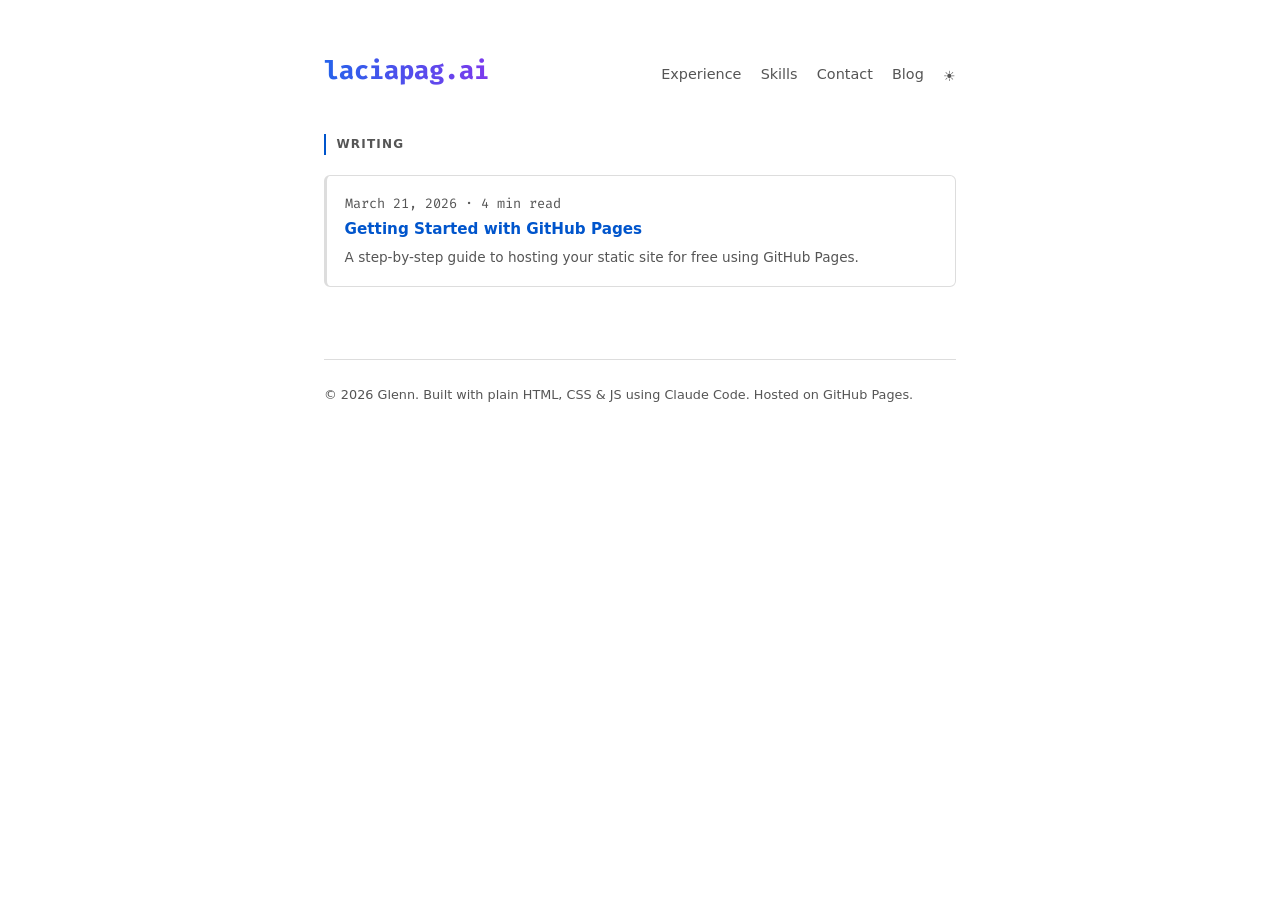
==== commit fdc1fdb6: "Add SEO meta tags, blog polish, and visual improvements - Add OpenGraph/Twitter Card meta tags, cano" ====
--- a/blog/index.html
+++ b/blog/index.html
@@ -4,7 +4,16 @@
   <meta charset="UTF-8" />
   <meta name="viewport" content="width=device-width, initial-scale=1.0" />
   <meta name="description" content="Writing" />
-  <title>Blog</title>
+  <title>Blog — Glenn Laciapag</title>
+  <meta property="og:type" content="website" />
+  <meta property="og:title" content="Blog — Glenn Laciapag" />
+  <meta property="og:description" content="Writing" />
+  <meta property="og:url" content="https://glaciapag.github.io/LACIAPAGAI-WEB/blog/" />
+  <meta name="twitter:card" content="summary" />
+  <meta name="twitter:title" content="Blog — Glenn Laciapag" />
+  <meta name="twitter:description" content="Writing" />
+  <link rel="canonical" href="https://glaciapag.github.io/LACIAPAGAI-WEB/blog/" />
+  <link rel="alternate" type="application/rss+xml" title="Glenn Laciapag's Blog" href="../feed.xml" />
   <link rel="preconnect" href="https://fonts.googleapis.com" />
   <link href="https://fonts.googleapis.com/css2?family=Fira+Code:wght@400;600&display=swap" rel="stylesheet" />
   <link rel="stylesheet" href="../css/style.css" />
@@ -24,8 +33,6 @@
     <div class="blog-pagination" id="blog-pagination"></div>
   </section>
 
-  <hr />
-
   <footer>
     <p id="footer-text"></p>
   </footer>
--- a/css/style.css
+++ b/css/style.css
@@ -10,6 +10,7 @@
   --link: #0055cc;
   --border: #ddd;
   --bg: #fff;
+  --bg-subtle: #f8f8f8;
   --dot: rgba(0, 0, 0, 0.1);
   --max-w: 680px;
   --font: 'Georgia', serif;
@@ -18,6 +19,7 @@
   --grad-a: #2563eb;
   --grad-b: #7c3aed;
   --glow: rgba(37, 99, 235, 0.07);
+  --shadow-hover: 0 4px 16px rgba(0, 0, 0, 0.06);
 }
 
 [data-theme="dark"] {
@@ -26,8 +28,10 @@
   --link: #6fa3ff;
   --border: #333;
   --bg: #111;
+  --bg-subtle: #1a1a1a;
   --dot: rgba(255, 255, 255, 0.07);
   --glow: rgba(111, 163, 255, 0.08);
+  --shadow-hover: 0 4px 16px rgba(0, 0, 0, 0.3);
 }
 
 @media (prefers-color-scheme: dark) {
@@ -37,8 +41,10 @@
     --link: #6fa3ff;
     --border: #333;
     --bg: #111;
+    --bg-subtle: #1a1a1a;
     --dot: rgba(255, 255, 255, 0.07);
     --glow: rgba(111, 163, 255, 0.08);
+    --shadow-hover: 0 4px 16px rgba(0, 0, 0, 0.3);
   }
 }
 
@@ -98,17 +104,13 @@
   font-family: var(--font-mono);
 }
 
-
 header h1 a:hover {
   opacity: 0.8;
 }
 
 /* MONOSPACE ACCENTS */
-section h2,
 .exp-period,
-.exp-tag,
 .blog-card-meta,
-.skill-card h4,
 .post-meta {
   font-family: var(--font-mono);
 }
@@ -127,11 +129,28 @@
 
 .header-nav a {
   color: var(--muted);
+  position: relative;
+  padding-bottom: 2px;
+}
+
+.header-nav a::after {
+  content: '';
+  position: absolute;
+  left: 0;
+  bottom: 0;
+  width: 0;
+  height: 1px;
+  background: var(--link);
+  transition: width 0.2s ease;
 }
 
 .header-nav a:hover {
   color: var(--link);
   text-decoration: none;
+}
+
+.header-nav a:hover::after {
+  width: 100%;
 }
 
 .theme-toggle {
@@ -141,10 +160,31 @@
   font-size: 0.85rem;
   color: var(--muted);
   padding: 0;
+  transition: color 0.15s;
 }
 
 .theme-toggle:hover {
   color: var(--text);
+}
+
+/* HERO */
+#hero {
+  margin-bottom: 1.5rem;
+}
+
+.hero-name {
+  font-family: var(--font-sans);
+  font-size: 2.2rem;
+  font-weight: 700;
+  line-height: 1.2;
+  margin-bottom: 0.4rem;
+}
+
+.hero-tagline {
+  font-family: var(--font-sans);
+  font-size: 1rem;
+  color: var(--muted);
+  line-height: 1.5;
 }
 
 /* SECTIONS */
@@ -160,11 +200,6 @@
   letter-spacing: 0.1em;
   color: var(--muted);
   margin-bottom: 1.25rem;
-}
-
-
-/* SECTION ACCENTS */
-section h2 {
   padding-left: 0.65rem;
   border-left: 2px solid var(--link);
 }
@@ -179,10 +214,48 @@
   margin-bottom: 0;
 }
 
+/* FLOATING TAGS */
+.about-wrap {
+  position: relative;
+  overflow: hidden;
+  padding: 1rem 0;
+}
+
+.bio {
+  position: relative;
+  z-index: 1;
+}
+
+.floating-tags {
+  position: absolute;
+  inset: 0;
+  z-index: 0;
+  pointer-events: none;
+  overflow: hidden;
+}
+
+.float-tag {
+  position: absolute;
+  font-family: var(--font-mono);
+  font-size: 0.7rem;
+  color: var(--muted);
+  opacity: 0.25;
+  white-space: nowrap;
+  animation: drift linear infinite;
+}
+
+@keyframes drift {
+  0%   { transform: translate(0, 0); }
+  25%  { transform: translate(12px, -8px); }
+  50%  { transform: translate(-6px, -16px); }
+  75%  { transform: translate(-14px, -4px); }
+  100% { transform: translate(0, 0); }
+}
+
 /* EXPERIENCE TIMELINE */
 .timeline {
   position: relative;
-  padding-left: 1.25rem;
+  padding-left: 0.5rem;
 }
 
 .timeline::before {
@@ -197,24 +270,89 @@
 
 .exp-item {
   position: relative;
-  margin-bottom: 1.75rem;
+  margin-bottom: 1.5rem;
+  opacity: 0;
+  transform: translateY(12px);
+  transition: opacity 0.6s ease, transform 0.6s ease, border-color 0.15s, box-shadow 0.15s;
+}
+
+.exp-item.visible {
+  opacity: 1;
+  transform: translateY(0);
 }
 
 .exp-item:last-child {
   margin-bottom: 0;
 }
 
+/* Dot on the vertical line */
 .exp-item::before {
   content: '';
   position: absolute;
-  left: -1.5rem;
-  top: 7px;
+  left: -0.5rem;
+  top: 1.4rem;
   width: 7px;
   height: 7px;
   border-radius: 50%;
   background: var(--muted);
   border: 2px solid var(--bg);
   outline: 1px solid var(--muted);
+  transform: translateX(-50%);
+  z-index: 1;
+}
+
+/* Horizontal line from dot to card */
+.exp-item::after {
+  content: '';
+  position: absolute;
+  top: 1.65rem;
+  height: 1px;
+  background: var(--border);
+}
+
+/* Card */
+.exp-card {
+  border: 1px solid var(--border);
+  border-left: 3px solid var(--border);
+  border-radius: 6px;
+  padding: 1rem 1.1rem;
+  transition: border-color 0.15s, box-shadow 0.15s, transform 0.15s;
+}
+
+.exp-item.visible .exp-card:hover {
+  transform: translateY(-2px);
+  border-color: var(--muted);
+  border-left-color: var(--link);
+  box-shadow: var(--shadow-hover);
+}
+
+/* Current role — full width, accent */
+.exp-item:first-child {
+  padding-left: 1.25rem;
+}
+
+.exp-item:first-child::after {
+  left: 0;
+  width: 1.25rem;
+}
+
+.exp-item:first-child::before {
+  background: var(--link);
+  outline-color: var(--link);
+}
+
+.exp-item:first-child .exp-card {
+  border-left-color: var(--link);
+}
+
+/* Previous roles — indented further */
+.exp-item ~ .exp-item {
+  padding-left: 3rem;
+}
+
+.exp-item ~ .exp-item::after {
+  left: 0;
+  width: 3rem;
 }
 
 .exp-header {
@@ -274,8 +412,24 @@
 
 .skill-card {
   border: 1px solid var(--border);
+  border-left: 3px solid var(--border);
   border-radius: 6px;
   padding: 0.85rem 1rem;
+  opacity: 0;
+  transform: translateY(12px);
+  transition: opacity 0.6s ease, transform 0.6s ease, border-color 0.15s, box-shadow 0.15s;
+}
+
+.skill-card.visible {
+  opacity: 1;
+  transform: translateY(0);
+}
+
+.skill-card.visible:hover {
+  transform: translateY(-2px);
+  border-color: var(--muted);
+  border-left-color: var(--link);
+  box-shadow: var(--shadow-hover);
 }
 
 .skill-card h4 {
@@ -284,7 +438,7 @@
   font-weight: 700;
   text-transform: uppercase;
   letter-spacing: 0.07em;
-  color: var(--muted);
+  color: var(--link);
   margin-bottom: 0.5rem;
 }
 
@@ -300,9 +454,28 @@
 }
 
 /* CONTACT */
-.contact-line {
-  font-size: 0.95rem;
-  font-family: var(--font-sans);
+#contact-links {
+  display: flex;
+  flex-wrap: wrap;
+  gap: 0.5rem;
+}
+
+.contact-pill {
+  display: inline-block;
+  font-family: var(--font-sans);
+  font-size: 0.85rem;
+  color: var(--text);
+  border: 1px solid var(--border);
+  border-radius: 999px;
+  padding: 0.35rem 1rem;
+  transition: border-color 0.15s, color 0.15s, background 0.15s;
+}
+
+.contact-pill:hover {
+  border-color: var(--link);
+  color: var(--link);
+  text-decoration: none;
+  background: var(--bg-subtle);
 }
 
 /* FOOTER */
@@ -311,6 +484,8 @@
   font-family: var(--font-sans);
   font-size: 0.8rem;
   color: var(--muted);
+  padding-top: 1.5rem;
+  border-top: 1px solid var(--border);
 }
 
 /* BLOG LIST */
@@ -322,17 +497,21 @@
 
 .blog-card {
   border: 1px solid var(--border);
+  border-left: 3px solid var(--border);
   border-radius: 6px;
   padding: 1rem 1.1rem;
   font-family: var(--font-sans);
   display: block;
   color: var(--text);
-  transition: border-color 0.15s;
+  transition: border-color 0.15s, transform 0.15s, box-shadow 0.15s;
 }
 
 .blog-card:hover {
   border-color: var(--muted);
+  border-left-color: var(--link);
   text-decoration: none;
+  transform: translateY(-2px);
+  box-shadow: var(--shadow-hover);
 }
 
 .blog-card-meta {
@@ -376,6 +555,7 @@
   color: var(--muted);
   display: inline-block;
   margin-bottom: 2rem;
+  transition: color 0.15s;
 }
 
 .post-back:hover {
@@ -434,16 +614,9 @@
 .post-body code {
   font-family: 'Courier New', monospace;
   font-size: 0.85em;
-  background: #f4f4f4;
+  background: var(--bg-subtle);
   padding: 0.1em 0.35em;
   border-radius: 3px;
-}
-
-[data-theme="dark"] .post-body code,
-@media (prefers-color-scheme: dark) {
-  :root:not([data-theme="light"]) .post-body code {
-    background: #222;
-  }
 }
 
 .post-body pre {
@@ -467,14 +640,53 @@
   color: #e8e8e8;
 }
 
+/* RESPONSIVE — Tablet */
+@media (max-width: 768px) {
+  .skills-grid {
+    grid-template-columns: repeat(auto-fill, minmax(150px, 1fr));
+  }
+
+  .hero-name {
+    font-size: 1.8rem;
+  }
+}
+
+/* RESPONSIVE — Mobile */
 @media (max-width: 480px) {
-  .skill-row {
-    grid-template-columns: 1fr;
-    gap: 0.2rem;
-  }
-
-  .blog-entry {
-    grid-template-columns: 1fr;
-    gap: 0.2rem;
-  }
-}
+  .skills-grid {
+    grid-template-columns: 1fr 1fr;
+    gap: 0.5rem;
+  }
+
+  header {
+    flex-direction: column;
+    align-items: flex-start;
+    gap: 0.5rem;
+  }
+
+  .header-nav {
+    justify-content: flex-start;
+    width: 100%;
+  }
+
+  .hero-name {
+    font-size: 1.5rem;
+  }
+
+  .hero-tagline {
+    font-size: 0.9rem;
+  }
+
+  .exp-header {
+    flex-direction: column;
+    gap: 0;
+  }
+
+  #contact-links {
+    flex-direction: column;
+  }
+
+  .contact-pill {
+    text-align: center;
+  }
+}
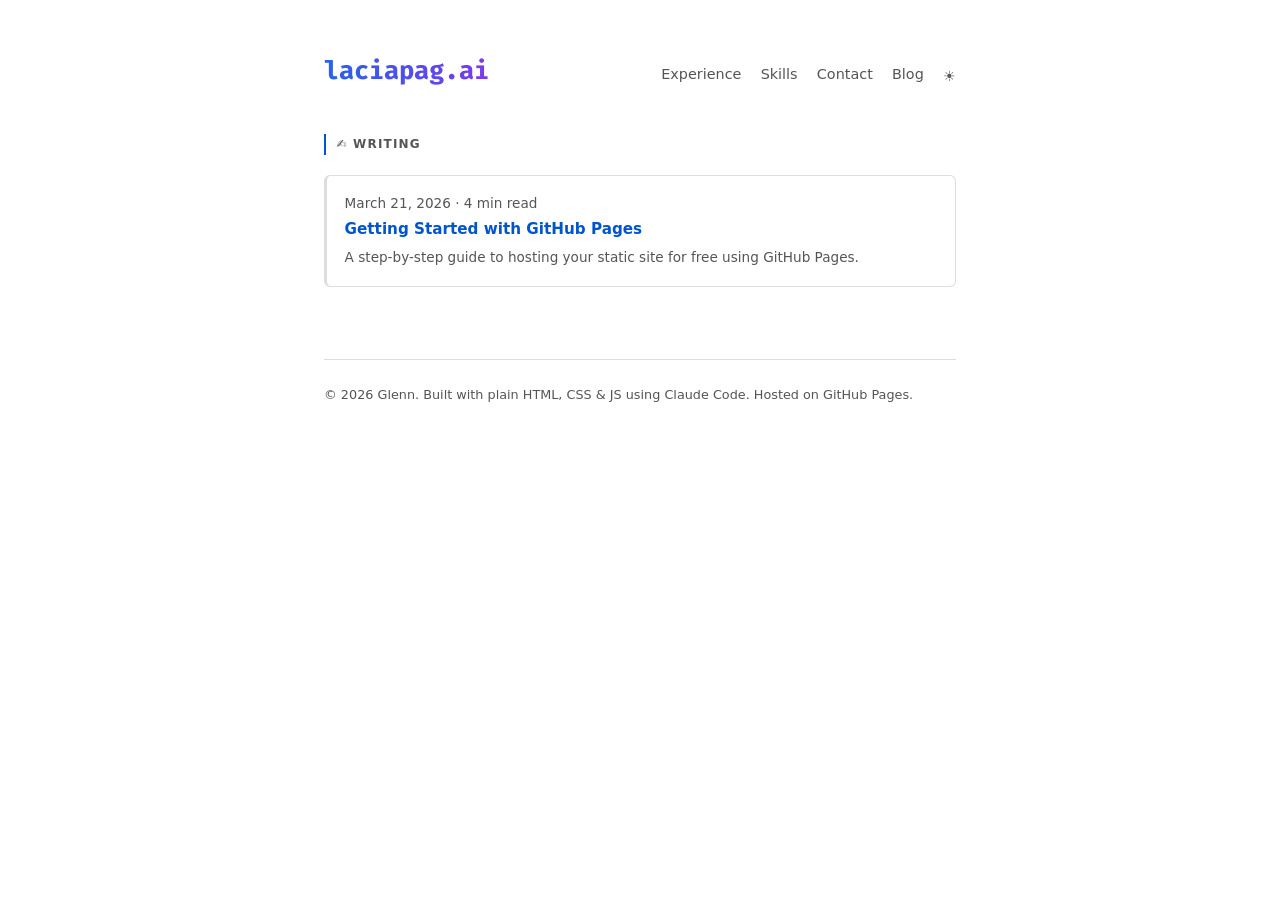
==== commit d4a98396: "Add hero video background, uniform fonts, section emojis, and tighter about text - Add background.mp" ====
--- a/blog/index.html
+++ b/blog/index.html
@@ -28,7 +28,7 @@
   </header>
 
   <section>
-    <h2>Writing</h2>
+    <h2>✍️ Writing</h2>
     <div class="blog-list" id="blog-list"></div>
     <div class="blog-pagination" id="blog-pagination"></div>
   </section>
--- a/css/style.css
+++ b/css/style.css
@@ -13,7 +13,7 @@
   --bg-subtle: #f8f8f8;
   --dot: rgba(0, 0, 0, 0.1);
   --max-w: 680px;
-  --font: 'Georgia', serif;
+  --font: system-ui, sans-serif;
   --font-sans: system-ui, sans-serif;
   --font-mono: 'Fira Code', 'Courier New', monospace;
   --grad-a: #2563eb;
@@ -90,7 +90,7 @@
 }
 
 header h1 {
-  font-family: var(--font-sans);
+
   font-size: 1.6rem;
   font-weight: 700;
 }
@@ -108,18 +108,13 @@
   opacity: 0.8;
 }
 
-/* MONOSPACE ACCENTS */
-.exp-period,
-.blog-card-meta,
-.post-meta {
-  font-family: var(--font-mono);
-}
+/* Only the logo keeps monospace — everything else inherits system sans */
 
 .header-nav {
   display: flex;
   flex-wrap: wrap;
   gap: 0.2rem 1.2rem;
-  font-family: var(--font-sans);
+
   font-size: 0.9rem;
   color: var(--muted);
   align-items: center;
@@ -173,7 +168,7 @@
 }
 
 .hero-name {
-  font-family: var(--font-sans);
+
   font-size: 2.2rem;
   font-weight: 700;
   line-height: 1.2;
@@ -181,7 +176,7 @@
 }
 
 .hero-tagline {
-  font-family: var(--font-sans);
+
   font-size: 1rem;
   color: var(--muted);
   line-height: 1.5;
@@ -193,7 +188,7 @@
 }
 
 section h2 {
-  font-family: var(--font-sans);
+
   font-size: 0.75rem;
   font-weight: 700;
   text-transform: uppercase;
@@ -214,42 +209,38 @@
   margin-bottom: 0;
 }
 
-/* FLOATING TAGS */
-.about-wrap {
+/* INTRO (HERO + ABOUT) VIDEO BACKGROUND */
+.intro-wrap {
   position: relative;
   overflow: hidden;
-  padding: 1rem 0;
+  padding: 1.5rem;
+  border-radius: 8px;
+  margin-bottom: 1.5rem;
+}
+
+.intro-video {
+  position: absolute;
+  inset: 0;
+  width: 100%;
+  height: 100%;
+  object-fit: cover;
+  opacity: 0.15;
+  pointer-events: none;
+  z-index: 0;
+}
+
+[data-theme="dark"] .intro-video {
+  opacity: 0.1;
+}
+
+.intro-wrap #hero,
+.intro-wrap #about {
+  position: relative;
+  z-index: 1;
 }
 
 .bio {
   position: relative;
-  z-index: 1;
-}
-
-.floating-tags {
-  position: absolute;
-  inset: 0;
-  z-index: 0;
-  pointer-events: none;
-  overflow: hidden;
-}
-
-.float-tag {
-  position: absolute;
-  font-family: var(--font-mono);
-  font-size: 0.7rem;
-  color: var(--muted);
-  opacity: 0.25;
-  white-space: nowrap;
-  animation: drift linear infinite;
-}
-
-@keyframes drift {
-  0%   { transform: translate(0, 0); }
-  25%  { transform: translate(12px, -8px); }
-  50%  { transform: translate(-6px, -16px); }
-  75%  { transform: translate(-14px, -4px); }
-  100% { transform: translate(0, 0); }
 }
 
 /* EXPERIENCE TIMELINE */
@@ -365,18 +356,18 @@
 
 .exp-role {
   font-weight: bold;
-  font-family: var(--font-sans);
+
   font-size: 0.95rem;
 }
 
 .exp-period {
-  font-family: var(--font-sans);
+
   font-size: 0.8rem;
   color: var(--muted);
 }
 
 .exp-company {
-  font-family: var(--font-sans);
+
   font-size: 0.85rem;
   color: var(--muted);
   margin-bottom: 0.4rem;
@@ -395,7 +386,7 @@
 }
 
 .exp-tag {
-  font-family: var(--font-sans);
+
   font-size: 0.72rem;
   color: var(--muted);
   border: 1px solid var(--border);
@@ -433,7 +424,7 @@
 }
 
 .skill-card h4 {
-  font-family: var(--font-sans);
+
   font-size: 0.72rem;
   font-weight: 700;
   text-transform: uppercase;
@@ -445,7 +436,7 @@
 .skill-card ul {
   list-style: none;
   padding-left: 0;
-  font-family: var(--font-sans);
+
   font-size: 0.85rem;
   display: flex;
   flex-direction: column;
@@ -462,7 +453,7 @@
 
 .contact-pill {
   display: inline-block;
-  font-family: var(--font-sans);
+
   font-size: 0.85rem;
   color: var(--text);
   border: 1px solid var(--border);
@@ -481,7 +472,7 @@
 /* FOOTER */
 footer {
   margin-top: 3rem;
-  font-family: var(--font-sans);
+
   font-size: 0.8rem;
   color: var(--muted);
   padding-top: 1.5rem;
@@ -500,7 +491,7 @@
   border-left: 3px solid var(--border);
   border-radius: 6px;
   padding: 1rem 1.1rem;
-  font-family: var(--font-sans);
+
   display: block;
   color: var(--text);
   transition: border-color 0.15s, transform 0.15s, box-shadow 0.15s;
@@ -539,7 +530,7 @@
   justify-content: space-between;
   align-items: center;
   margin-top: 1.5rem;
-  font-family: var(--font-sans);
+
   font-size: 0.85rem;
   color: var(--muted);
 }
@@ -550,7 +541,7 @@
 
 /* BLOG POST */
 .post-back {
-  font-family: var(--font-sans);
+
   font-size: 0.85rem;
   color: var(--muted);
   display: inline-block;
@@ -565,21 +556,21 @@
 
 .post-title {
   font-size: 1.6rem;
-  font-family: var(--font-sans);
+
   font-weight: 700;
   margin-bottom: 0.4rem;
   line-height: 1.3;
 }
 
 .post-meta {
-  font-family: var(--font-sans);
+
   font-size: 0.8rem;
   color: var(--muted);
   margin-bottom: 2.5rem;
 }
 
 .post-body h2 {
-  font-family: var(--font-sans);
+
   font-size: 1.1rem;
   font-weight: 700;
   margin: 2rem 0 0.75rem;
@@ -589,7 +580,7 @@
 }
 
 .post-body h3 {
-  font-family: var(--font-sans);
+
   font-size: 0.95rem;
   font-weight: 700;
   margin: 1.5rem 0 0.5rem;
